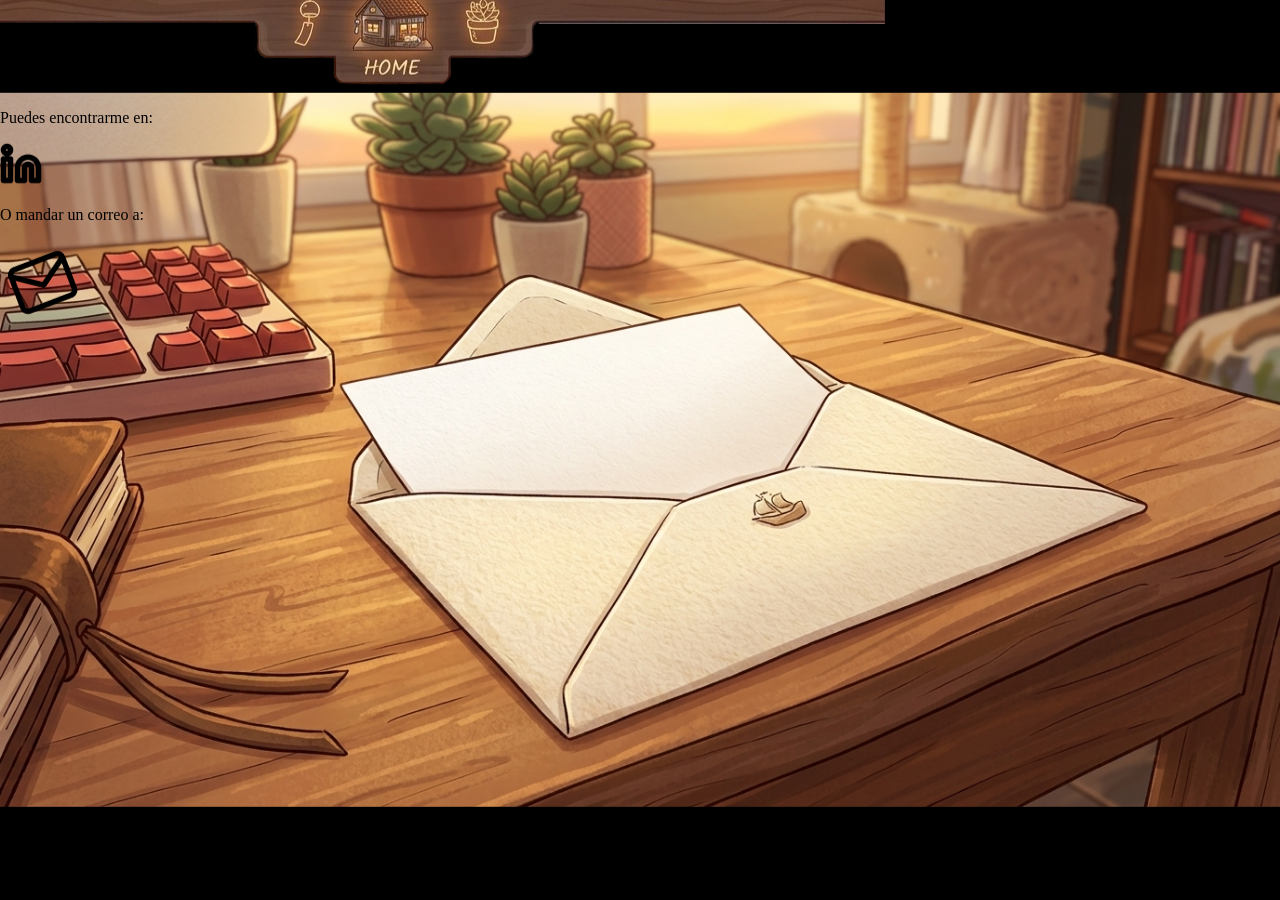
==== contacto.html @ 873b578d "Add files via upload" ====
<!doctype html>
<html lang="es">

<head>
  <meta charset="UTF-8">

  <meta
    name="viewport"
    content="width=device-width, initial-scale=1.0, viewport-fit=cover"
  >

  <title>Diseño Gráfico</title>

  <!-- Fuentes: Borel y Berkshire Swash -->
  <link rel="preconnect" href="https://fonts.googleapis.com">
  <link rel="preconnect" href="https://fonts.gstatic.com" crossorigin>
  <link href="https://fonts.googleapis.com/css2?family=Berkshire+Swash&family=Borel&display=swap" rel="stylesheet">

  <link rel="stylesheet" href="style.css">
    <style>
       .boton-menu {
      position: absolute;
      top: -15%;
      left: -5%;

      z-index: 15;

      cursor: pointer;
      pointer-events: auto;
    }

    .boton-menu-img {
      width: 5cqw;
      height: auto;
      display: block;

      filter: none;
      transition: filter 0.4s ease;
    }

    .boton-menu:hover .boton-menu-img {
      filter:
        drop-shadow(0 0 8px rgba(255, 180, 220, 0.6))
        drop-shadow(0 0 25px rgba(255, 180, 220, 0.4));
    }
  </style>
</head>

<body>
  <div class="scenediseno">

    <!-- BACKGROUND -->
    <img
      src="assets/fotocontacto.jpeg"
      class="background"
      alt=""
    >

    <!-- ELEMENTOS INTERACTIVOS -->
    <div class="elementos">

      <a href="index.html" class="boton-menu">
  <img src="assets/menu.png" class="boton-menu-img-sm" alt="Volver al home">
</a>
<div class="info">
    <p> Puedes encontrarme en:</p>
       <a href="https://www.linkedin.com/in/marta-serrano-diseñadora" target="_blank" rel="noopener" class="mi-boton-sb">
  <img src="assets/Linkedin.png" class="mi-boton-img-sb" alt="LinkedIn de Marta Serrano">
</a>
    <p class="mail-in"> O mandar un correo a:</p>
      <a href="mailto:martaserranomarin.disenadora@gmail.com" target="_blank" rel="noopener" class="mi-boton-sobre">
  <img src="assets/Mail.png" class="mi-boton-img-sobre" alt="LinkedIn de Marta Serrano">
</a>
</div>
---- style.css ----
html,
body {
  width: 100%;
  height: 100%;
  margin: 0;
}

body {
  overflow: hidden;
  background: #000;
}



.scene {
  position: fixed;

  top: 50%;
  left: 50%;

  transform: translate(-50%, -50%);

  width: 100vw;
  width: 100dvw;

  height: 100vh;
  height: 100dvh;


  max-width: calc(100vh * 1376 / 768);
  max-width: calc(100dvh * 1376 / 768);

  max-height: calc(100vw * 768 / 1376);
  max-height: calc(100dvw * 768 / 1376);


  container-type: size;
  container-name: scene;
}

.background {
  display: block;

  width: 100%;
  height: 100%;

  object-fit: cover;

  z-index: 0;

  pointer-events: none;
  user-select: none;
}

.elementos {
  position: absolute;

  inset: 0;

  width: 100%;
  height: 100%;

  z-index: 10;

  pointer-events: none;
}


.Button-Diseno,
.button-web,
.button-contacto,
.button-sobre-mi {
  position: absolute;

  z-index: 10;

  cursor: pointer;

  pointer-events: auto;

  text-decoration: none;

  color: inherit;
}

.Button-Diseno img,
.button-web img,
.button-contacto img,
.button-sobre-mi img {
  height: auto;

  display: block;

  filter: none;

  transition:
    filter 0.5s ease,
    transform 0.5s ease;
}



.button-text,
.texto-web,
.texto-contacto,
.button-sobre-mi span {
  color: white;

  font-family: "Borel", cursive;

  font-size: 1.458cqw;

  font-weight: 400;

  white-space: nowrap;

  opacity: 0.7;

  
  filter: blur(4px);

  text-shadow:
    0 0 10px rgba(255, 180, 220, 0.8),
    0 0 20px rgba(255, 180, 220, 0.5);

  transition:
    opacity 0.5s ease,
    filter 0.5s ease,
    transform 0.5s ease;
}



.Button-Diseno {
  top: 84%;
  left: 35%;

  transform: translate(-50%, -50%);
}

.Button-Diseno img {
  width: 10.417cqw;
}

.button-text {
  position: absolute;

  top: -1.563cqw;
  left: 50%;

  transform: translateX(-50%);

  z-index: 20;
}


.button-web {
  top: 57%;
  left: 50%;

  transform: translate(-50%, -50%);
}

.button-web img {
  width: 23.438cqw;
}

.texto-web {
  position: absolute;

  top: -10%;
  left: 52%;

  transform: translateX(-50%);

  z-index: 20;
}


.button-contacto {
  top: 83%;
  left: 65%;

  transform: translate(-50%, -50%);

  display: flex;
  flex-direction: column;
  align-items: center;
}

.button-contacto img {
  width: 10.417cqw;
}

.texto-contacto {
  display: block;

  margin-top: 0.5cqw;

  transform: none;
}



.button-sobre-mi {
  top: 80%;
  left: 75%;

  transform: translate(-50%, -50%);

  display: flex;
  flex-direction: column;
  align-items: center;
}

.button-sobre-mi img {
  width: 10.417cqw;
}

.button-sobre-mi span {
  margin-top: 0.5cqw;

  display: block;

  transform: none;
}


.Button-Diseno:hover img,
.button-web:hover img,
.button-contacto:hover img,
.button-sobre-mi:hover img {
  filter:
    drop-shadow(
      0 0 8px rgba(255, 180, 220, 0.6)
    )
    drop-shadow(
      0 0 25px rgba(255, 180, 220, 0.4)
    );

  transform: scale(1.04);
}



.Button-Diseno:hover .button-text,
.button-web:hover .texto-web,
.button-contacto:hover .texto-contacto,
.button-sobre-mi:hover span {
  opacity: 1;

  filter: blur(0);
}



.Button-Diseno:hover .button-text {
  transform:
    translateX(-50%)
    scale(1.04);
}



.button-web:hover .texto-web {
  transform:
    translateX(-50%)
    scale(1.04);
}


.button-contacto:hover .texto-contacto {
  transform: scale(1.04);
}



.button-sobre-mi:hover span {
  transform: scale(1.04);
}

.scenediseno {
 position: fixed;

  top: 50%;
  left: 50%;

  transform: translate(-50%, -50%);

  width: 100vw;
  width: 100dvw;

  height: 100vh;
  height: 100dvh;


  max-width: calc(100vh * 1376 / 768);
  max-width: calc(100dvh * 1376 / 768);

  max-height: calc(100vw * 768 / 1376);
  max-height: calc(100dvw * 768 / 1376);


  container-type: size;
  container-name: scene;
}



.elementos {
  position: absolute;
  inset: 0;
  z-index: 10;
  pointer-events: none;
}


.tarjeta {
  position: absolute;
  perspective: 1500px;
  cursor: pointer;
  pointer-events: auto;
}

.tarjeta-izquierda { top: 51%; left: 38%; width: 25cqw; height: 55cqh; transform: translate(-50%, -50%); }
.tarjeta-derecha   { top: 51%; left: 63%; width: 26cqw; height: 55cqh; transform: translate(-50%, -50%); }

.tarjeta-inner {
  position: relative;
  width: 100%;
  height: 100%;
  transition: transform 0.7s;
  transform-style: preserve-3d;
}

.tarjeta.girada .tarjeta-inner {
  transform: rotateY(180deg);
}

.cara {
  position: absolute;
  inset: 0;
  backface-visibility: hidden;
}

.cara-frente img.papel {
  width: 100%;
  height: 100%;
  object-fit: contain;
}

.cara-trasera {
  transform: rotateY(180deg);
  background: #fff;
  border-radius: 0.5cqw;
  display: flex;
  flex-direction: column;
  align-items: center;
  justify-content: flex-start;
  padding: 1cqw;
  overflow: hidden;
}

.cara-trasera .foto-proyecto {
  width: 100%;
  height: 55%;
  object-fit: cover;
  border-radius: 0.3cqw;
  margin-bottom: 0.6cqw;
}
.foto-proyecto-portada {
  width: 100%;
  height: 110%;
  object-fit: cover;
  border-radius: 0.3cqw;
  margin-bottom: 0.6cqw;
}
.foto-proyecto-2 {
  width: 100%;
  height: 110%;
  object-fit: cover;
  border-radius: 0.3cqw;
  margin-bottom: 0.6cqw;
}
.foto-proyecto-3 {
  width: 100%;
  height: 55%;
  object-fit: cover;
  border-radius: 0.3cqw;
  margin-bottom: 0.5cqw;
}
.fondo-proyecto1 {
  position: absolute;

  width: 109%;
  height: 50%;
  object-fit: cover;
  top: 0%;
  left: 0%;
}
.foto-proyecto-4 {
  position: absolute;   

  width: 40%;
  height: 80%;
  object-fit: cover;
  border-radius: 0.3cqw;
  margin-bottom: 0.5cqw;
  top: 10%;
  left: 0%;
}
.foto-proyecto-5 {
  position: absolute;  

  width: 78%;
  height: 100%;
  object-fit: cover;
  border-radius: 0.3cqw;
  margin-bottom: 0.5cqw;
  top: 4%;
  left: 24%;
}
.cartel1 {
  position: absolute;
  top: 27cqw;
  left: 3cqw;

  width: 30cqw;
  height: auto;

  transform: rotate(-6deg);

  border-radius: none;

  z-index: 5;
}

.cara-trasera h3 {
  margin: 0 0 0.3cqw 0;
  font-size: 1.2cqw;
  font-family: "Borel", cursive;
}

.cara-trasera p {
  margin: 0;
  font-size: 0.9cqw;
  font-family: Arial, sans-serif;
  color: #333;
  text-align: center;
}
.papel{
 position: fixed;

  top: 50%;
  left: 50%;

  transform: translate(-50%, -50%);

  width: 100vw;
  width: 100dvw;

  height: 600vh;
  height: 600dvh;


  max-width: calc(100vh * 1376 / 768);
  max-width: calc(100dvh * 1376 / 768);

  max-height: calc(100vw * 768 / 1376);
  max-height: calc(100dvw * 768 / 1376);


  container-type: size;
  container-name: scene;
}

.page h3.titulo-proyecto1 {
  position: absolute;
  top: 44%;
  left: 30%;
  transform: translateX(-50%);

  z-index: 2;

  margin: 0;
  font-family: "Berkshire Swash", serif;
  font-size: 1.8cqw;
  color: #6d5b4e;
  text-shadow: 0 1px 4px rgba(255, 255, 255, 0.85);
}

.page p.descripcion-proyecto1 {
  position: absolute;
  top: 52%;
  left: 50%;
  transform: translateX(-50%);
  width: 80%;

  margin: 0;
  font-family: "Berkshire Swash", serif;
  font-size: 1.0cqw;
  color: #1f1711;
  text-align: justify;
}
.foto-proyecto-ig {
  position: absolute;
  top: 2%;
  left: -3%;

  width: 60%;
  height: 45%;
  object-fit: cover;
}

.foto-proyecto-ig2 {
  position: absolute;
  bottom: 2%;
  right: -4%;

  width: 60%;
  height: 45%;
  object-fit: cover;
}

.pegatina-loca {
  position: absolute;
  top: 8%;
  right: 2%;

  width: 45%;
  height: auto;
}

.pegatina-2 {
  position: absolute;
  bottom: 8%;
  left: 2%;

  width: 50%;
  height: auto;
}
.fondo-proyecto2 {
  position: absolute;

  width: 100%;
  height: 44%;
  object-fit: cover;
  top: 0%;
  left: 0%;
}
.foto-proyecto-t-l {
  position: absolute;

  width: 100%;
  height: 44%;
  object-fit: cover;
  top: 40%;
  left: -2%;
}
.foto-proyecto-t-color {
  position: absolute;

  width: 100%;
  height: 24%;
  object-fit: cover;
  top: 75%;
  left: 0%;
}
.page h3.titulo-proyecto2{
  position: absolute;
  top: 4%;
  left: 32%;
  transform: translateX(-50%);

  z-index: 2;

  margin: 0;
  font-family: "Berkshire Swash", serif;
  font-size: 2.5cqw;
  color: #8b7d3b;
}

.page p.descripcion-proyecto2 {
  position: absolute;
  top: 15%;
  left: 45%;
  transform: translateX(-50%);
  width: 80%;

  margin: 0;
  font-family: "Berkshire Swash", serif;
  font-size: 1cqw;
  color: #1f1711;
  text-align: justify;
}
.cartel-2 {
  position: absolute;
  top: 25cqw;
  left: 3cqw;

  width: 20cqw;
  height: auto;

transform: rotate(25deg);
  border-radius: none;

  z-index: 5;
}
.foto-tonali-1{
  position: absolute;

  width: 50%;
  height: 70%;
  object-fit: cover;
  top: 30%;
  left: 1%;
}
.foto-tonali-2{
 position: absolute;
  bottom: 20%;
  right: 0%;

  width: 50%;
  height: 70%;
  object-fit: cover;
}
.tarjetavisita {
  position: absolute;
  top: 40%;
  left: 0cqw;

  width: 40cqw;
  height: auto;

transform: rotate(0deg);
  border-radius: none;

  z-index: 5;
}
.foto-proyecto-t {
  position: absolute;

  width: 80%;
  height: 50%;
  object-fit: cover;
  top: 0%;
  left: 10%;
}
.foto-proyecto3{
  position: absolute;

  width: 105%;
  height: 90%;
  object-fit: cover;
  top: 0%;
  left: 8%;
}
.foto-proyecto-batllo{
  position: absolute;

  width: 105%;
  height: 90%;
  object-fit: cover;
  top: 0%;
  left: 8%;
}
.foto-proyecto-t{
  position: absolute;

  width: 90%;
  height: 60%;
  object-fit: cover;
  top: 0%;
  left: 8%;
}
.foto-proyecto-batlló{
  position: absolute;

  width: 115%;
  height: 90%;
  object-fit: cover;
  top: 5%;
  left: 0%;
}
.page h3.titulo-proyecto-3{
  position: absolute;
  top: 10%;
  left: 40%;
  transform: translateX(-50%);

  z-index: 2;

  margin: 0;
  font-family: "Berkshire Swash", serif;
  font-size: 1.8cqw;
  color: #24205e;
}

.page p.descripcion-proyecto-3 {
  position: absolute;
  top: 30%;
  left: 50%;
  transform: translateX(-50%);
  width: 80%;

  margin: 0;
  font-family: "Times new roman";
  font-size: 1.2cqw;
  color: #1f1711;
  text-align: justify;
}
.page p.descripcion-proyecto-3-p2 {
  position: absolute;
  top: 20%;
  left: 50%;
  transform: translateX(-50%);
  width: 80%;

  margin: 0;
  font-family: "Times new roman";
  font-size: 0.85cqw;
  color: #1f1711;
  text-align: justify;
}
.page p.descripcion-proyecto-3-p3 {
  position: absolute;
  top: 60%;
  left: 50%;
  transform: translateX(-50%);
  width: 80%;

  margin: 0;
  font-family: "Times new roman";
  font-size: 0.85cqw;
  color: #1f1711;
  text-align: justify;
}
.page h3.titulo-proyecto-4{
  position: absolute;
  top: 50%;
  left: 40%;
  transform: translateX(-50%);

  z-index: 2;

  margin: 0;
  font-family: "Berkshire Swash", serif;
  font-size: 1.8cqw;
  color: #24205e;
}
.foto-proyecto-mookup{
  position: absolute;

  width: 100%;
  height: 40%;
  object-fit: cover;
  top: 50%;
  left: 0%;
}
.foto-proyecto-batlló-2-carteles{
  position: absolute;

  width: 95%;
  height: 80%;
  object-fit: cover;
  top: 5%;
  left: 0%;
}
.foto-proyecto-ed{
  position: absolute;

  width: 120%;
  height: 90%;
  object-fit: cover;
  top: 3%;
  left: 5%;
}
.page h3.titulo-proyecto-ed{
  position: absolute;
  top: 10%;
  left: 35%;
  transform: translateX(-50%);

  z-index: 2;

  margin: 0;
  font-family: "Berkshire Swash", serif;
  font-size: 1.5cqw;
  color: #24205e;
}

.page p.descripcion-proyecto-ed {
  position: absolute;
  top: 30%;
  left: 45%;
  transform: translateX(-50%);
  width: 80%;

  margin: 0;
  font-family: "Times new roman";
  font-size: 1.2cqw;
  color: #1f1711;
  text-align: justify;
}
.foto-proyecto-ed-mockup{
  position: absolute;

  width: 80%;
  height: 60%;
  object-fit: cover;
  top: 35%;
  left: 5%;
}
.foto-proyecto-bestiario{
  position: absolute;

  width: 110%;
  height: 90%;
  object-fit: cover;
  top: 3%;
  left: 5%;
}
.page p.descripcion-proyecto-bestiario {
  position: absolute;
  top: 25%;
  left: 50%;
  transform: translateX(-50%);
  width: 80%;

  margin: 0;
  font-family: "Times new roman";
  font-size: 0.85cqw;
  color: #1f1711;
  text-align: justify;
}
.foto-proyecto-bestiario-2{
  position: absolute;

  width: 95%;
  height: 90%;
  object-fit: cover;
  top: 3%;
  left: 5%;
}
.foto-fin {
  width: 100%;
  height: 90%;
  object-fit: cover;
  border-radius: 0.3cqw;
  margin-bottom: 0.6cqw;
  top: 3%
}
.boton-libro {
  position: absolute;
  top: 30%;
  left: 50%;
  transform: translateX(-50%);

  width: 15cqw;

  display: block;
  z-index: 6;

  cursor: pointer;
}

.boton-libro-normal,
.boton-libro-hover {
  width: 100%;
  height: auto;
  display: block;

  transition: opacity 0.3s ease;
}

.boton-libro-hover {
  position: absolute;
  top: 0;
  left: 0;

  opacity: 0;  
}

.boton-libro:hover .boton-libro-normal {
  opacity: 0;
}

.boton-libro:hover .boton-libro-hover {
  opacity: 1;
}
.boton-libro-texto {
  position: absolute;
  top: -1.5cqw;     
  left: 50%;
  transform: translateX(-50%);

  z-index: 7;        
  white-space: nowrap;

  font-family: "Berkshire swash", cursive; 
  font-size: 1cqw;
  color: rgb(51, 88, 122);

  opacity: 0.7;
  transition: opacity 0.3s ease;
}

.boton-libro:hover .boton-libro-texto {
  opacity: 1;
}

.boton-menu {
  position: absolute;
  top: -13%;
  left: 0%;
  z-index: 15;
  cursor: pointer;
  pointer-events: auto;
}

.boton-menu-img {
  width: 100cqw;
  height: auto;
  display: block;
  filter: none;
  transition: filter 0.4s ease;
}

.boton-menu:hover .boton-menu-img {
  filter:
    drop-shadow(0 0 8px rgba(255, 180, 220, 0.6))
    drop-shadow(0 0 25px rgba(255, 180, 220, 0.4));
}
.foto-sobre-mi {
  position: absolute;
  top: 10%;
  right: 3%;
  width: 45%;
}
.lista-proyecto2 {
  position: absolute;
  top: 70%;          
  left: 43%;
  transform: translateX(-50%);
  width: 70%;

  margin: 0;
  padding-left: 1.2cqw;  

  font-family: "Berkshire Swash", serif;
  font-size: 0.85cqw;
  color: #1f1711;

  list-style-type: disc;  
}

.lista-proyecto2 li {
  margin-bottom: 0.3cqw;   
  text-align: left;       
}
.page p.sobremitexto {   
  position: absolute;
  top: 13%;
  left: 3%;

  width: 40%;          

  margin: 0;
  padding-left: 1.2cqw;

  font-family: "Berkshire Swash", serif;
  font-size: 0.5cqw;
  color: #1f1711;
  text-align: justify;
}
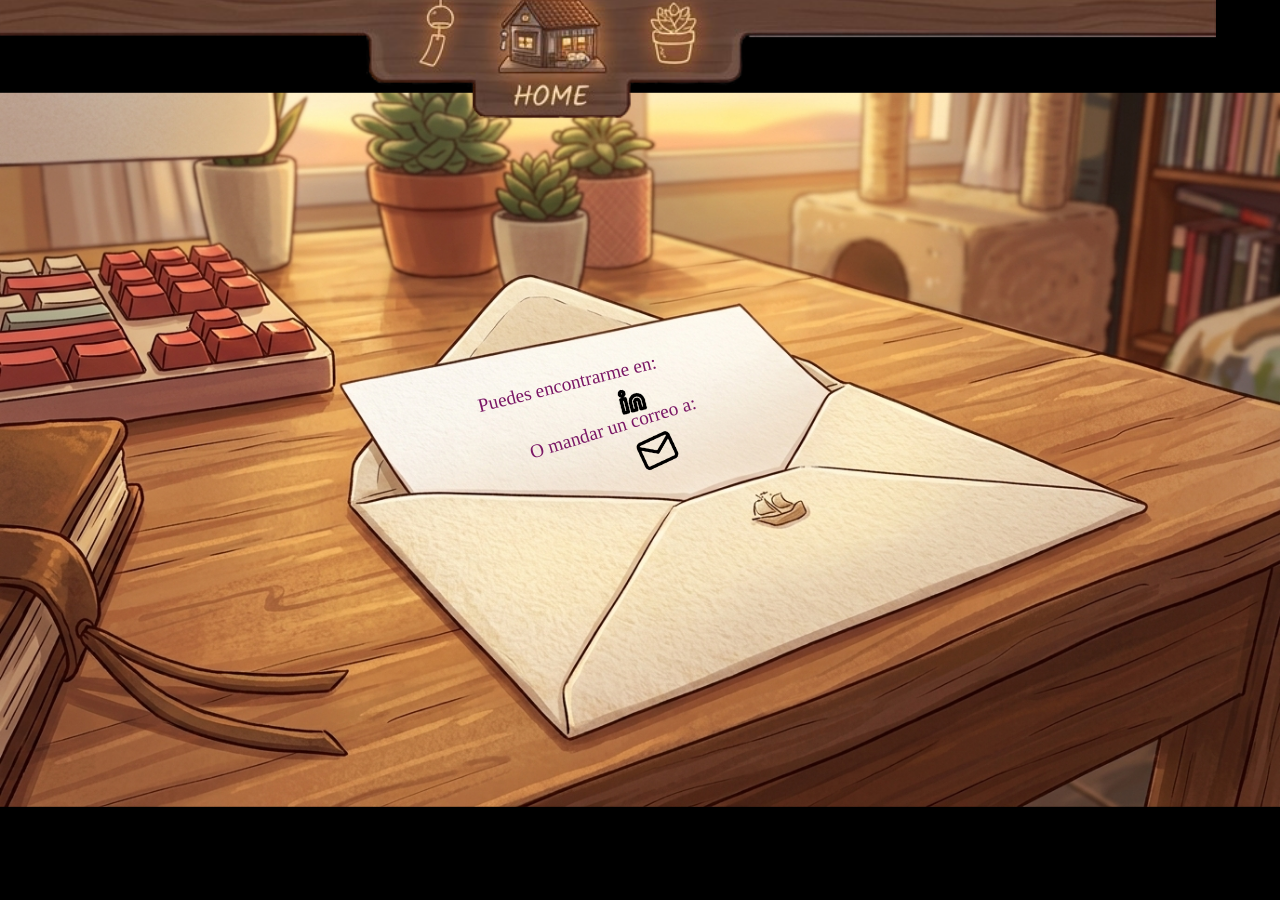
==== commit 892e6c7b: "Update contacto.html" ====
--- a/contacto.html
+++ b/contacto.html
@@ -11,7 +11,7 @@
 
   <title>Diseño Gráfico</title>
 
-  <!-- Fuentes: Borel y Berkshire Swash -->
+
   <link rel="preconnect" href="https://fonts.googleapis.com">
   <link rel="preconnect" href="https://fonts.gstatic.com" crossorigin>
   <link href="https://fonts.googleapis.com/css2?family=Berkshire+Swash&family=Borel&display=swap" rel="stylesheet">
@@ -49,14 +49,14 @@
 <body>
   <div class="scenediseno">
 
-    <!-- BACKGROUND -->
+
     <img
       src="assets/fotocontacto.jpeg"
       class="background"
       alt=""
     >
 
-    <!-- ELEMENTOS INTERACTIVOS -->
+
     <div class="elementos">
 
       <a href="index.html" class="boton-menu">
@@ -71,4 +71,4 @@
       <a href="mailto:martaserranomarin.disenadora@gmail.com" target="_blank" rel="noopener" class="mi-boton-sobre">
   <img src="assets/Mail.png" class="mi-boton-img-sobre" alt="LinkedIn de Marta Serrano">
 </a>
-</div>+</div>
--- a/style.css
+++ b/style.css
@@ -1,3 +1,4 @@
+
 
 html,
 body {
@@ -13,6 +14,7 @@
 
 
 
+
 .scene {
   position: fixed;
 
@@ -39,6 +41,9 @@
   container-name: scene;
 }
 
+
+
+
 .background {
   display: block;
 
@@ -53,6 +58,8 @@
   user-select: none;
 }
 
+
+
 .elementos {
   position: absolute;
 
@@ -65,6 +72,8 @@
 
   pointer-events: none;
 }
+
+
 
 
 .Button-Diseno,
@@ -83,6 +92,8 @@
 
   color: inherit;
 }
+
+
 
 .Button-Diseno img,
 .button-web img,
@@ -92,13 +103,13 @@
 
   display: block;
 
+
   filter: none;
 
   transition:
     filter 0.5s ease,
     transform 0.5s ease;
 }
-
 
 
 .button-text,
@@ -132,6 +143,7 @@
 
 
 
+
 .Button-Diseno {
   top: 84%;
   left: 35%;
@@ -155,6 +167,8 @@
 }
 
 
+
+
 .button-web {
   top: 57%;
   left: 50%;
@@ -178,6 +192,7 @@
 }
 
 
+
 .button-contacto {
   top: 83%;
   left: 65%;
@@ -200,6 +215,7 @@
 
   transform: none;
 }
+
 
 
 
@@ -244,6 +260,7 @@
 
 
 
+
 .Button-Diseno:hover .button-text,
 .button-web:hover .texto-web,
 .button-contacto:hover .texto-contacto,
@@ -255,6 +272,7 @@
 
 
 
+
 .Button-Diseno:hover .button-text {
   transform:
     translateX(-50%)
@@ -270,6 +288,8 @@
 }
 
 
+
+
 .button-contacto:hover .texto-contacto {
   transform: scale(1.04);
 }
@@ -279,6 +299,8 @@
 .button-sobre-mi:hover span {
   transform: scale(1.04);
 }
+
+
 
 .scenediseno {
  position: fixed;
@@ -314,6 +336,8 @@
   z-index: 10;
   pointer-events: none;
 }
+
+
 
 
 .tarjeta {
@@ -400,8 +424,7 @@
   left: 0%;
 }
 .foto-proyecto-4 {
-  position: absolute;   
-
+  position: absolute; 
   width: 40%;
   height: 80%;
   object-fit: cover;
@@ -475,6 +498,7 @@
   container-name: scene;
 }
 
+
 .page h3.titulo-proyecto1 {
   position: absolute;
   top: 44%;
@@ -895,7 +919,8 @@
   left: 50%;
   transform: translateX(-50%);
 
-  z-index: 7;        
+  z-index: 7;     
+
   white-space: nowrap;
 
   font-family: "Berkshire swash", cursive; 
@@ -940,7 +965,7 @@
 }
 .lista-proyecto2 {
   position: absolute;
-  top: 70%;          
+  top: 50%;          
   left: 43%;
   transform: translateX(-50%);
   width: 70%;
@@ -956,21 +981,269 @@
 }
 
 .lista-proyecto2 li {
-  margin-bottom: 0.3cqw;   
-  text-align: left;       
-}
-.page p.sobremitexto {   
+  margin-bottom: 0.3cqw; 
+  text-align: left;        
+}
+.page p.sobremitexto {  
   position: absolute;
   top: 13%;
+  left: 0%;
+
+  width: 45%;            
+
+  margin: 0;
+  padding-left: 1.9cqw;
+
+  font-family: "Berkshire Swash", serif;
+  font-size: 0.8cqw;
+  color: #1f1711;
+  text-align: justify;
+}
+.page p.titulosobremi {  
+  position: absolute;
+  top: 5%;
   left: 3%;
 
-  width: 40%;          
-
-  margin: 0;
-  padding-left: 1.2cqw;
-
-  font-family: "Berkshire Swash", serif;
-  font-size: 0.5cqw;
+  width: 60%;       
+  margin: 0;
+  padding-left: 1.5cqw;
+
+  font-family: "Berkshire Swash", serif;
+  font-size: 1.5cqw;
+  color: #e977d0;
+  text-align: justify;
+}
+.page p.especialidades {  
+  position: absolute;
+  top: 44%;
+  left: 0%;
+
+  width: 60%;            
+
+  margin: 0;
+  padding-left: 1.5cqw;
+
+  font-family: "Berkshire Swash", serif;
+  font-size: 1.5cqw;
+  color: #e977d0;
+  text-align: justify;
+}
+.page p.aptitudes {   
+  position: absolute;
+  top: 75%;
+  left: 0%;
+
+  width: 60%;          
+
+  margin: 0;
+  padding-left: 1.5cqw;
+
+  font-family: "Berkshire Swash", serif;
+  font-size: 1.5cqw;
+  color: #e977d0;
+  text-align: justify;
+}
+.lista-proyecto3 {
+  position: absolute;
+  top: 81%;        
+  left: 43%;
+  transform: translateX(-50%);
+  width: 70%;
+
+  margin: 0;
+  padding-left: 1.2cqw;   
+
+  font-family: "Berkshire Swash", serif;
+  font-size: 0.85cqw;
   color: #1f1711;
-  text-align: justify;
-}
+
+  list-style-type: disc;  
+}
+.lista-proyecto4 {
+  position: absolute;
+  top: 11%;         
+  left: 43%;
+  transform: translateX(-50%);
+  width: 70%;
+
+  margin: 0;
+  padding-left: 1.2cqw; 
+
+  font-family: "Berkshire Swash", serif;
+  font-size: 0.85cqw;
+  color: #1f1711;
+
+  list-style-type: disc;  
+}
+.lista-proyecto5 {
+  position: absolute;
+  top: 61%;          
+  left: 43%;
+  transform: translateX(-50%);
+  width: 70%;
+
+  margin: 0;
+  padding-left: 1.2cqw;   
+
+  font-family: "Berkshire Swash", serif;
+  font-size: 1cqw;
+  color: #1f1711;
+
+  list-style-type: disc;  
+}
+.page p.experiencia {  
+  position: absolute;
+  top: 35%;
+  left: 30%;
+
+  width: 60%;          
+
+  margin: 0;
+  padding-left: 1.5cqw;
+
+  font-family: "Berkshire Swash", serif;
+  font-size: 1.5cqw;
+  color: #e977d0;
+  text-align: justify;
+}
+.page p.empresa-puesto { 
+  position: absolute;
+  top: 41%;
+  left: 15%;
+
+  width: 60%;          
+
+  margin: 0;
+  padding-left: 1.5cqw;
+
+  font-family: "Berkshire Swash", serif;
+  font-size: 0.9cqw;
+  color: #7a1765;
+  text-align: justify;
+}
+.lista-proyecto6 {
+  position: absolute;
+  top: 47%;         
+  left: 49%;
+  transform: translateX(-50%);
+  width: 80%;
+
+  margin: 0;
+  padding-left: 1.2cqw; 
+
+  font-family: "Berkshire Swash", serif;
+  font-size: 0.85cqw;
+  color: #1f1711;
+  text-align: justify;
+
+  list-style-type: disc;  
+}
+.mi-boton {
+  position: absolute;
+  top: 90%;   
+  left: 50%;
+
+  z-index: 10;
+
+  cursor: pointer;
+  pointer-events: auto; 
+}
+
+.mi-boton-img {
+  width: 2cqw;   
+  height: auto;
+  display: block;
+
+  transition: filter 0.4s ease;
+}
+
+.mi-boton:hover .mi-boton-img {
+  filter:
+    drop-shadow(0 0 8px rgba(255, 180, 220, 0.6))
+    drop-shadow(0 0 25px rgba(255, 180, 220, 0.4));
+}
+.boton-menu-img-sm {
+  width: 100cqw;
+  height: auto;
+  display: block;
+  filter: none;
+  transition: filter 0.4s ease;
+}
+.info {   
+  position: absolute;
+  top: 27%;
+  left: 35%;
+
+  width: 60%;        
+
+  margin: 0;
+  padding-left: 1.5cqw;
+
+  font-family: "Berkshire Swash", serif;
+  font-size: 1.5cqw;
+  color: #7a1765;
+  text-align: justify;
+  transform: rotate(-14deg);
+}
+.mi-boton-img-sb {
+  width: 2cqw;   
+  height: auto;
+  display: block;
+
+  transition: filter 0.4s ease;
+}
+
+.mi-boton:hover .mi-boton-img-sb {
+  filter:
+    drop-shadow(0 0 8px rgba(255, 180, 220, 0.6))
+    drop-shadow(0 0 25px rgba(255, 180, 220, 0.4));
+}
+.mi-boton-sb {
+  position: absolute;
+  top: 80%;     
+  left: 20%;
+
+  z-index: 10;
+
+  cursor: pointer;
+  pointer-events: auto;   
+}
+.mail-in {
+  position: absolute;
+  top: 107%;
+  left: 5%;
+
+  width: 60%;           
+  margin: 0;
+  padding-left: 1.5cqw;
+
+  font-family: "Berkshire Swash", serif;
+  font-size: 1.5cqw;
+  color: #7a1765;
+  text-align: justify;
+  transform: rotate(-3deg);
+}
+.mi-boton-img-sobre {
+  width: 4cqw;   
+  height: auto;
+  display: block;
+
+  transition: filter 0.4s ease;
+  transform: rotate(10deg);
+}
+
+.mi-boton:hover .mi-boton-img-sobre {
+  filter:
+    drop-shadow(0 0 8px rgba(255, 180, 220, 0.6))
+    drop-shadow(0 0 25px rgba(255, 180, 220, 0.4));
+}
+.mi-boton-sobre {
+  position: absolute;
+  top: 150%;     
+  left: 20%;
+
+  z-index: 10;
+
+  cursor: pointer;
+  pointer-events: auto;   /
+}
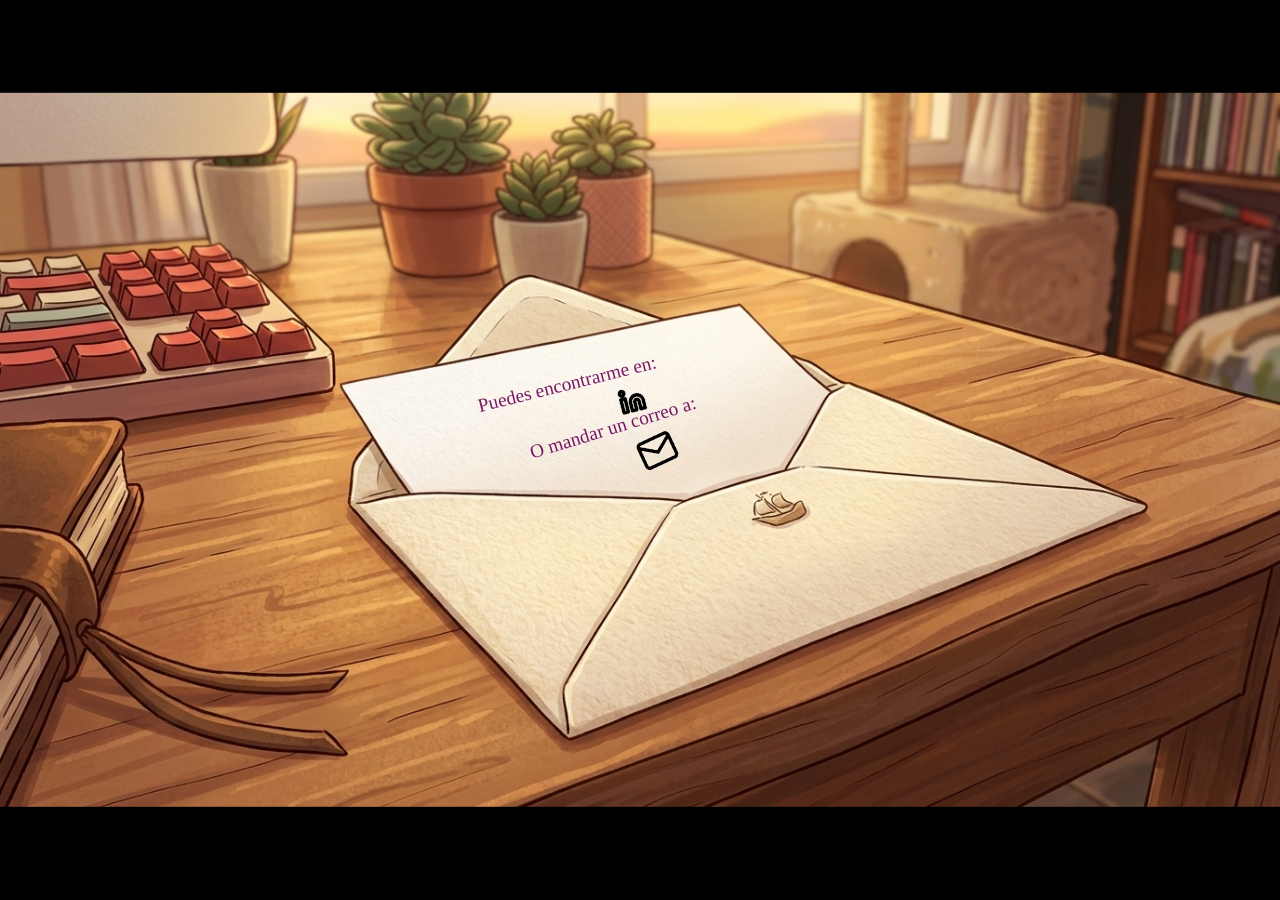
==== commit 21137103: "Update contacto.html" ====
--- a/contacto.html
+++ b/contacto.html
@@ -60,7 +60,7 @@
     <div class="elementos">
 
       <a href="index.html" class="boton-menu">
-  <img src="assets/menu.png" class="boton-menu-img-sm" alt="Volver al home">
+<img src="assets/menu.png" class="pestana-home" alt="Volver al home">
 </a>
 <div class="info">
     <p> Puedes encontrarme en:</p>
--- a/style.css
+++ b/style.css
@@ -1247,3 +1247,17 @@
   cursor: pointer;
   pointer-events: auto;   /
 }
+.pestana-home {
+  position: absolute;
+  width: 100%;
+  top: -50%;      /* negativo y bastante grande, para que solo asome un poco */
+  left: 50%;
+  transform: translateX(50%);
+
+  z-index: 100;
+}
+.pestana-home:hover .pestana-home {
+  filter:
+    drop-shadow(0 0 8px rgba(255, 180, 220, 0.6))
+    drop-shadow(0 0 25px rgba(255, 180, 220, 0.4));
+}
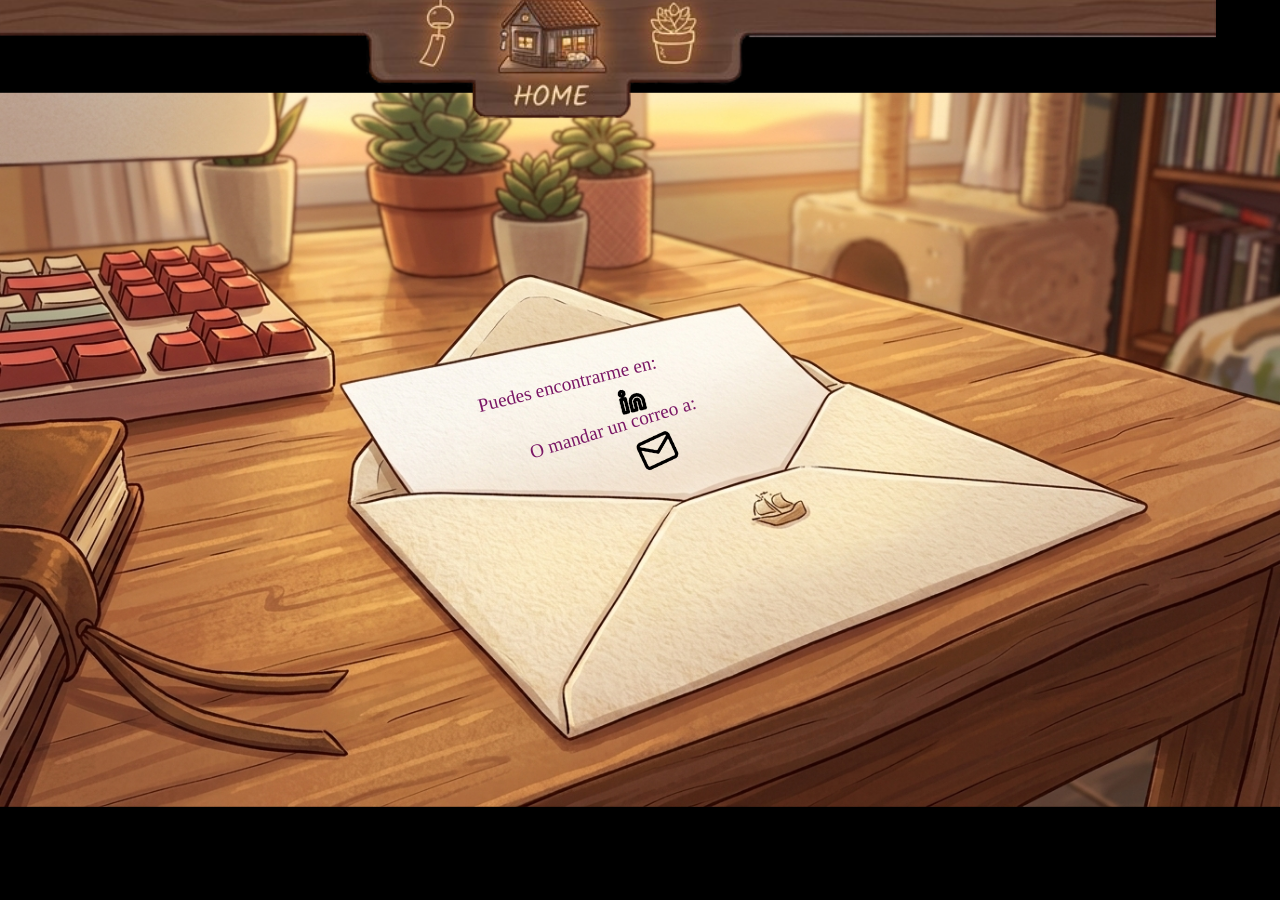
==== commit 75ee510c: "Update contacto.html" ====
--- a/contacto.html
+++ b/contacto.html
@@ -11,11 +11,11 @@
 
   <title>Diseño Gráfico</title>
 
-
+  <!-- Fuentes: Borel y Berkshire Swash -->
   <link rel="preconnect" href="https://fonts.googleapis.com">
   <link rel="preconnect" href="https://fonts.gstatic.com" crossorigin>
   <link href="https://fonts.googleapis.com/css2?family=Berkshire+Swash&family=Borel&display=swap" rel="stylesheet">
-
+  <link rel="icon" type="image/png" href="assets/logomarta.png">
   <link rel="stylesheet" href="style.css">
     <style>
        .boton-menu {
@@ -49,18 +49,18 @@
 <body>
   <div class="scenediseno">
 
-
+    <!-- BACKGROUND -->
     <img
       src="assets/fotocontacto.jpeg"
       class="background"
       alt=""
     >
 
-
+    <!-- ELEMENTOS INTERACTIVOS -->
     <div class="elementos">
 
       <a href="index.html" class="boton-menu">
-<img src="assets/menu.png" class="pestana-home" alt="Volver al home">
+  <img src="assets/menu.png" class="boton-menu-img-sm" alt="Volver al home">
 </a>
 <div class="info">
     <p> Puedes encontrarme en:</p>
--- a/style.css
+++ b/style.css
@@ -1249,14 +1249,17 @@
 }
 .pestana-home {
   position: absolute;
-  width: 100%;
-  top: -50%;      /* negativo y bastante grande, para que solo asome un poco */
-  left: 50%;
-  transform: translateX(50%);
+  width: 12cqw;       
+  top: -3%;          
+  left: 50%;
+  transform: translateX(-50%);
 
   z-index: 100;
-}
-.pestana-home:hover .pestana-home {
+
+  transition: filter 0.4s ease;
+}
+
+.pestana-home:hover {
   filter:
     drop-shadow(0 0 8px rgba(255, 180, 220, 0.6))
     drop-shadow(0 0 25px rgba(255, 180, 220, 0.4));
